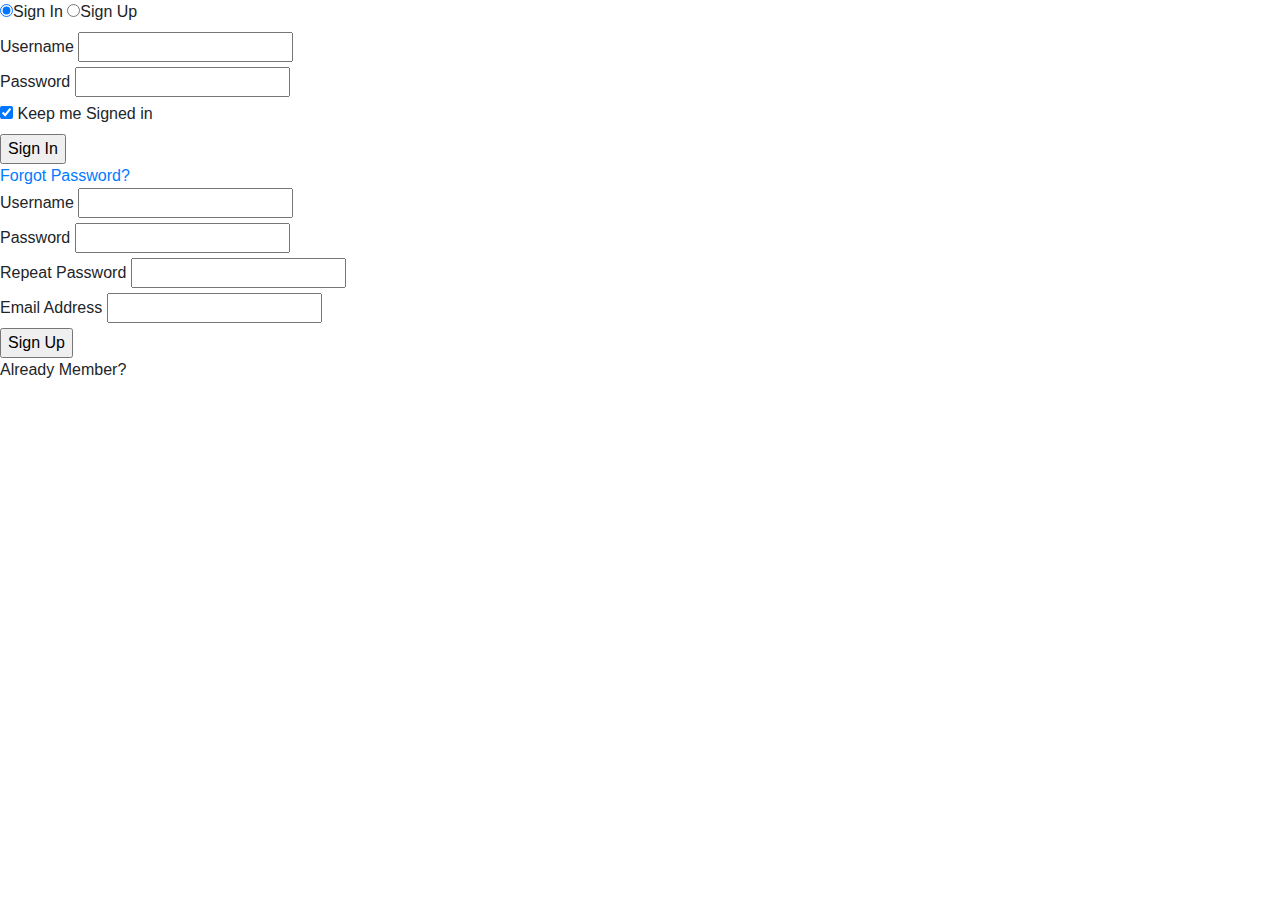
==== account.html @ 44bbeb82 "creating the account page" ====
<!DOCTYPE html>
<html lang="en">
    <head>
        <meta charset="UTF-8">
        <meta http-equiv="X-UA-Compatible" content="IE=edge">
        <meta name="viewport" content="width=device-width", initial-scale="1.0">
        <title>Rent a Car</title>

        <link href="https://cdn.jsdelivr.net/npm/bootstrap@5.1.3/dist/css/bootstrap.min.css" rel="stylesheet" integrity="sha384-1BmE4kWBq78iYhFldvKuhfTAU6auU8tT94WrHftjDbrCEXSU1oBoqyl2QvZ6jIW3" crossorigin="anonymous">
        <script src="https://cdn.jsdelivr.net/npm/bootstrap@5.1.3/dist/js/bootstrap.bundle.min.js" integrity="sha384-ka7Sk0Gln4gmtz2MlQnikT1wXgYsOg+OMhuP+IlRH9sENBO0LRn5q+8nbTov4+1p" crossorigin="anonymous"></script>
        <script src="https://ajax.googleapis.com/ajax/libs/jquery/3.5.1/jquery.min.js"></script>

        <!--font awesome cdn link-->
        <link rel="stylesheet" href="https://cdnjs.cloudflare.com/ajax/libs/font-awesome/6.0.0-beta3/css/all.min.css">        
        <link rel = "stylesheet"  href="https://use.fontawesome.com/releases/v5.7.2/css/all.css">   
       
        <link rel="stylesheet" href="./bootstrap/css/bootstrap.min.css">
        <link rel="stylesheet" href="/css/account.css">
    </head>

    <body>
        <div class="login-wrap">
            <div class="login-html">
              <input id="tab-1" type="radio" name="tab" class="sign-in" checked><label for="tab-1" class="tab">Sign In</label>
              <input id="tab-2" type="radio" name="tab" class="sign-up"><label for="tab-2" class="tab">Sign Up</label>
              <div class="login-form">
                <div class="sign-in-htm">
                  <div class="group">
                    <label for="user" class="label">Username</label>
                    <input id="user" type="text" class="input">
                  </div>
                  <div class="group">
                    <label for="pass" class="label">Password</label>
                    <input id="pass" type="password" class="input" data-type="password">
                  </div>
                  <div class="group">
                    <input id="check" type="checkbox" class="check" checked>
                    <label for="check"><span class="icon"></span> Keep me Signed in</label>
                  </div>
                  <div class="group">
                    <input type="submit" class="button" value="Sign In">
                  </div>
                  <div class="hr"></div>
                  <div class="foot-lnk">
                    <a href="#forgot">Forgot Password?</a>
                  </div>
                </div>
                <div class="sign-up-htm">
                  <div class="group">
                    <label for="user" class="label">Username</label>
                    <input id="user" type="text" class="input">
                  </div>
                  <div class="group">
                    <label for="pass" class="label">Password</label>
                    <input id="pass" type="password" class="input" data-type="password">
                  </div>
                  <div class="group">
                    <label for="pass" class="label">Repeat Password</label>
                    <input id="pass" type="password" class="input" data-type="password">
                  </div>
                  <div class="group">
                    <label for="pass" class="label">Email Address</label>
                    <input id="pass" type="text" class="input">
                  </div>
                  <div class="group">
                    <input type="submit" class="button" value="Sign Up">
                  </div>
                  <div class="hr"></div>
                  <div class="foot-lnk">
                    <label for="tab-1">Already Member?</a>
                  </div>
                </div>
              </div>
            </div>
          </div>
    </body>
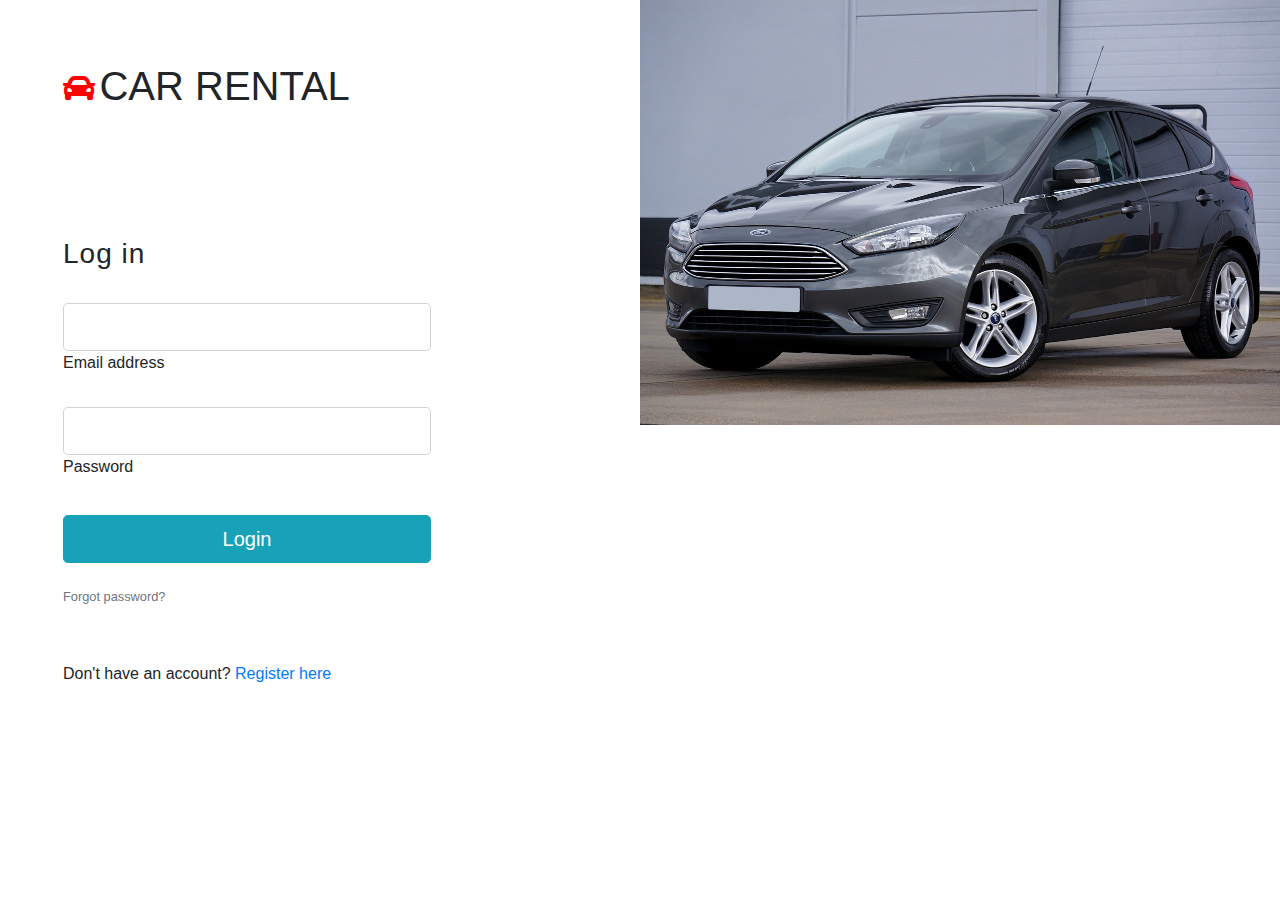
==== commit dd50574b: "Adding the login page" ====
--- a/account.html
+++ b/account.html
@@ -19,58 +19,49 @@
     </head>
 
     <body>
-        <div class="login-wrap">
-            <div class="login-html">
-              <input id="tab-1" type="radio" name="tab" class="sign-in" checked><label for="tab-1" class="tab">Sign In</label>
-              <input id="tab-2" type="radio" name="tab" class="sign-up"><label for="tab-2" class="tab">Sign Up</label>
-              <div class="login-form">
-                <div class="sign-in-htm">
-                  <div class="group">
-                    <label for="user" class="label">Username</label>
-                    <input id="user" type="text" class="input">
+      <section class="vh-100">
+        <div class="container-fluid">
+          <div class="row">
+            <div class="col-sm-6 text-black">
+      
+              <div class="px-5 ms-xl-4">
+                <i class="fas fa-car fa-2x me-3 pt-5 mt-xl-4" style="color: red;"></i>
+                <span class="h1 fw-bold mb-0">CAR RENTAL</span>
+              </div>
+      
+              <div class="d-flex align-items-center h-custom-2 px-5 ms-xl-4 mt-5 pt-5 pt-xl-0 mt-xl-n5">
+      
+                <form style="width: 23rem;">
+      
+                  <h3 class="fw-normal mb-3 pb-3" style="letter-spacing: 1px;">Log in</h3>
+      
+                  <div class="form-outline mb-4">
+                    <input type="email" id="form2Example18" class="form-control form-control-lg" />
+                    <label class="form-label" for="form2Example18">Email address</label>
                   </div>
-                  <div class="group">
-                    <label for="pass" class="label">Password</label>
-                    <input id="pass" type="password" class="input" data-type="password">
+      
+                  <div class="form-outline mb-4">
+                    <input type="password" id="form2Example28" class="form-control form-control-lg" />
+                    <label class="form-label" for="form2Example28">Password</label>
                   </div>
-                  <div class="group">
-                    <input id="check" type="checkbox" class="check" checked>
-                    <label for="check"><span class="icon"></span> Keep me Signed in</label>
+      
+                  <div class="pt-1 mb-4">
+                    <button class="btn btn-info btn-lg btn-block" type="button">Login</button>
                   </div>
-                  <div class="group">
-                    <input type="submit" class="button" value="Sign In">
-                  </div>
-                  <div class="hr"></div>
-                  <div class="foot-lnk">
-                    <a href="#forgot">Forgot Password?</a>
-                  </div>
-                </div>
-                <div class="sign-up-htm">
-                  <div class="group">
-                    <label for="user" class="label">Username</label>
-                    <input id="user" type="text" class="input">
-                  </div>
-                  <div class="group">
-                    <label for="pass" class="label">Password</label>
-                    <input id="pass" type="password" class="input" data-type="password">
-                  </div>
-                  <div class="group">
-                    <label for="pass" class="label">Repeat Password</label>
-                    <input id="pass" type="password" class="input" data-type="password">
-                  </div>
-                  <div class="group">
-                    <label for="pass" class="label">Email Address</label>
-                    <input id="pass" type="text" class="input">
-                  </div>
-                  <div class="group">
-                    <input type="submit" class="button" value="Sign Up">
-                  </div>
-                  <div class="hr"></div>
-                  <div class="foot-lnk">
-                    <label for="tab-1">Already Member?</a>
-                  </div>
-                </div>
+      
+                  <p class="small mb-5 pb-lg-2"><a class="text-muted" href="#!">Forgot password?</a></p>
+                  <p>Don't have an account? <a href="#!" class="link-info">Register here</a></p>
+      
+                </form>
+      
               </div>
+      
+            </div>
+            <div class="col-sm-6 px-0 d-none d-sm-block">
+              <img src="./images/car4.jpg"
+                alt="Login image" class="w-100 vh-100" style="object-fit: cover; object-position: left;">
             </div>
           </div>
+        </div>
+      </section>
     </body>--- a/css/account.css
+++ b/css/account.css
@@ -0,0 +1,13 @@
+.bg-image-vertical {
+	position: relative;
+	overflow: hidden;
+	background-repeat: no-repeat;
+	background-position: right center;
+	background-size: auto 100%;
+	}
+	
+	@media (min-width: 1025px) {
+	.h-custom-2 {
+	height: 100%;
+	}
+	}